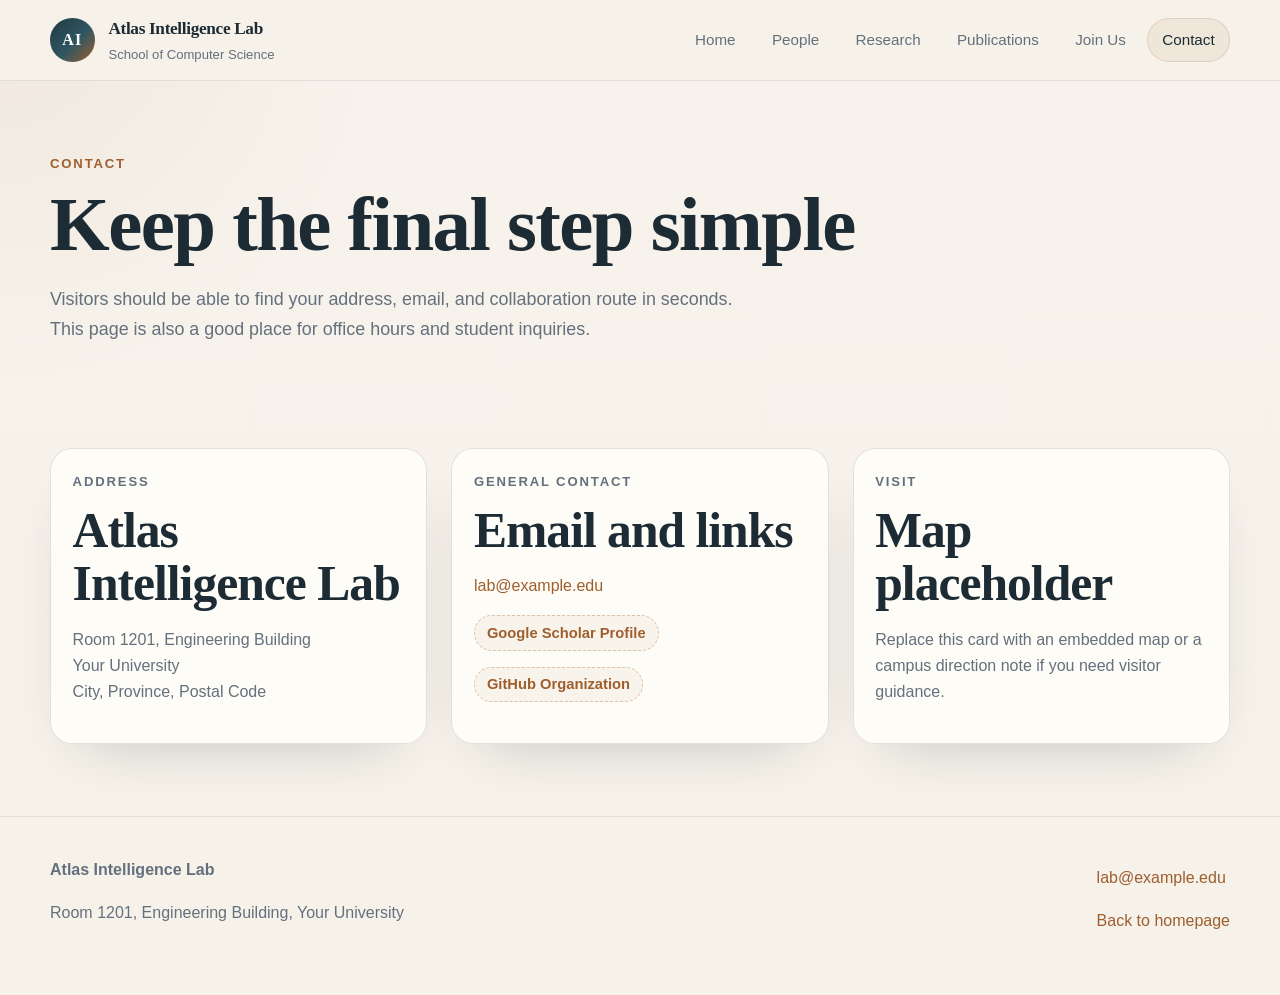
==== contact.html @ 4ef5cd8c "Add files via upload" ====
<!DOCTYPE html>
<html lang="en">
  <head>
    <meta charset="UTF-8" />
    <meta name="viewport" content="width=device-width, initial-scale=1.0" />
    <title>Contact | Atlas Intelligence Lab</title>
    <link rel="stylesheet" href="assets/styles.css" />
  </head>
  <body>
    <header class="site-header">
      <div class="container nav-shell">
        <a class="brand" href="index.html">
          <span class="brand__mark">AI</span>
          <span class="brand__text">
            <strong>Atlas Intelligence Lab</strong>
            <small>School of Computer Science</small>
          </span>
        </a>
        <nav class="site-nav" aria-label="Primary navigation">
          <a href="index.html">Home</a>
          <a href="people.html">People</a>
          <a href="research.html">Research</a>
          <a href="publications.html">Publications</a>
          <a href="join.html">Join Us</a>
          <a href="contact.html" aria-current="page">Contact</a>
        </nav>
      </div>
    </header>

    <main class="subpage-main">
      <section class="page-hero">
        <div class="container">
          <p class="eyebrow">Contact</p>
          <h1>Keep the final step simple</h1>
          <p class="page-hero__lead">
            Visitors should be able to find your address, email, and collaboration route in
            seconds. This page is also a good place for office hours and student inquiries.
          </p>
        </div>
      </section>

      <section class="section">
        <div class="container contact-grid">
          <article class="info-card">
            <p class="eyebrow">Address</p>
            <h2>Atlas Intelligence Lab</h2>
            <p>
              Room 1201, Engineering Building<br />
              Your University<br />
              City, Province, Postal Code
            </p>
          </article>

          <article class="info-card">
            <p class="eyebrow">General Contact</p>
            <h2>Email and links</h2>
            <p><a href="mailto:lab@example.edu">lab@example.edu</a></p>
            <p><span class="placeholder-link">Google Scholar Profile</span></p>
            <p><span class="placeholder-link">GitHub Organization</span></p>
          </article>

          <article class="info-card">
            <p class="eyebrow">Visit</p>
            <h2>Map placeholder</h2>
            <p>
              Replace this card with an embedded map or a campus direction note if you need
              visitor guidance.
            </p>
          </article>
        </div>
      </section>
    </main>

    <footer class="site-footer">
      <div class="container footer-grid">
        <div>
          <strong>Atlas Intelligence Lab</strong>
          <p>Room 1201, Engineering Building, Your University</p>
        </div>
        <div>
          <p><a href="mailto:lab@example.edu">lab@example.edu</a></p>
          <p><a href="index.html">Back to homepage</a></p>
        </div>
      </div>
    </footer>
  </body>
</html>
---- assets/styles.css ----
:root {
  --bg: #f6f2ea;
  --surface: #fffdf8;
  --surface-strong: #f0e9db;
  --surface-tint: #f8f4ec;
  --text: #1d2b35;
  --muted: #64707d;
  --line: rgba(45, 62, 74, 0.14);
  --accent: #9e5e2e;
  --accent-soft: #ead8c4;
  --deep: #203a43;
  --shadow: 0 24px 60px -36px rgba(22, 36, 45, 0.32);
  --radius-xl: 28px;
  --radius-lg: 22px;
  --radius-md: 16px;
  --content-width: 1180px;
}

*,
*::before,
*::after {
  box-sizing: border-box;
}

html {
  scroll-behavior: smooth;
}

body {
  margin: 0;
  background:
    radial-gradient(circle at top left, rgba(158, 94, 46, 0.08), transparent 24rem),
    linear-gradient(180deg, #f7f3ec 0%, #f6f2ea 100%);
  color: var(--text);
  font-family: "Avenir Next", "Segoe UI", sans-serif;
  line-height: 1.65;
}

img {
  max-width: 100%;
  display: block;
}

a {
  color: var(--accent);
  text-decoration: none;
}

a:hover,
a:focus {
  text-decoration: underline;
}

code {
  padding: 0.15rem 0.4rem;
  border-radius: 999px;
  background: rgba(32, 58, 67, 0.08);
  font-family: "SFMono-Regular", Consolas, monospace;
  font-size: 0.92em;
}

.container {
  width: min(calc(100% - 2rem), var(--content-width));
  margin: 0 auto;
}

.site-header {
  position: sticky;
  top: 0;
  z-index: 20;
  border-bottom: 1px solid rgba(45, 62, 74, 0.1);
  background: rgba(246, 242, 234, 0.88);
  backdrop-filter: blur(18px);
}

.nav-shell {
  display: flex;
  align-items: center;
  justify-content: space-between;
  gap: 1rem;
  min-height: 5rem;
}

.brand {
  display: inline-flex;
  align-items: center;
  gap: 0.85rem;
  color: inherit;
}

.brand:hover,
.brand:focus {
  text-decoration: none;
}

.brand__mark {
  display: inline-flex;
  align-items: center;
  justify-content: center;
  width: 2.8rem;
  height: 2.8rem;
  border-radius: 50%;
  background: linear-gradient(135deg, #203a43 0%, #2f5662 55%, #9e5e2e 100%);
  color: #fff;
  font-family: Baskerville, "Iowan Old Style", "Palatino Linotype", serif;
  font-size: 1rem;
  font-weight: 700;
  letter-spacing: 0.08em;
}

.brand__text {
  display: grid;
  gap: 0.05rem;
}

.brand__text strong,
h1,
h2,
h3 {
  font-family: Baskerville, "Iowan Old Style", "Palatino Linotype", serif;
  letter-spacing: -0.02em;
}

.brand__text strong {
  font-size: 1.08rem;
}

.brand__text small {
  color: var(--muted);
  font-size: 0.82rem;
}

.site-nav {
  display: flex;
  flex-wrap: wrap;
  justify-content: flex-end;
  gap: 0.35rem;
}

.site-nav a {
  padding: 0.55rem 0.9rem;
  border: 1px solid transparent;
  border-radius: 999px;
  color: var(--muted);
  font-size: 0.95rem;
}

.site-nav a:hover,
.site-nav a:focus,
.site-nav a[aria-current="page"] {
  border-color: rgba(158, 94, 46, 0.18);
  background: rgba(158, 94, 46, 0.08);
  color: var(--text);
  text-decoration: none;
}

.hero,
.page-hero,
.section {
  padding: 4.5rem 0;
}

.hero__grid {
  display: grid;
  grid-template-columns: minmax(0, 1.35fr) minmax(320px, 0.8fr);
  gap: 2rem;
  align-items: start;
}

.eyebrow {
  margin: 0 0 0.7rem;
  color: var(--accent);
  font-size: 0.82rem;
  font-weight: 700;
  letter-spacing: 0.14em;
  text-transform: uppercase;
}

h1 {
  margin: 0;
  font-size: clamp(2.7rem, 6vw, 5rem);
  line-height: 1.02;
}

h2 {
  margin: 0;
  font-size: clamp(2rem, 4vw, 3.1rem);
  line-height: 1.08;
}

h3 {
  margin: 0 0 0.6rem;
  font-size: 1.4rem;
  line-height: 1.15;
}

.hero__lead,
.page-hero__lead,
.two-column-copy p,
.feature-card p,
.project-card p,
.publication-item p,
.publication-row p,
.info-card p,
.person-card p,
.timeline__item p {
  color: var(--muted);
}

.hero__lead,
.page-hero__lead {
  max-width: 44rem;
  margin: 1.3rem 0 0;
  font-size: 1.12rem;
}

.hero__actions,
.cta-panel__actions {
  display: flex;
  flex-wrap: wrap;
  gap: 0.85rem;
  margin-top: 1.8rem;
}

.button {
  display: inline-flex;
  align-items: center;
  justify-content: center;
  min-height: 3rem;
  padding: 0.7rem 1.15rem;
  border-radius: 999px;
  border: 1px solid var(--line);
  font-weight: 700;
}

.button:hover,
.button:focus {
  text-decoration: none;
}

.button--primary {
  border-color: transparent;
  background: linear-gradient(135deg, #24434d 0%, #325866 60%, #9e5e2e 100%);
  color: #fff;
  box-shadow: 0 18px 40px -24px rgba(32, 58, 67, 0.7);
}

.button--ghost {
  background: rgba(255, 255, 255, 0.7);
  color: var(--text);
}

.hero__stats {
  display: grid;
  grid-template-columns: repeat(3, minmax(0, 1fr));
  gap: 0.9rem;
  margin: 2rem 0 0;
  padding: 0;
  list-style: none;
}

.hero__stats li,
.panel-card,
.feature-card,
.publication-item,
.mini-profile,
.person-card,
.project-card,
.info-card,
.publication-row,
.cta-panel {
  border: 1px solid var(--line);
  border-radius: var(--radius-lg);
  background: rgba(255, 253, 248, 0.88);
  box-shadow: var(--shadow);
}

.hero__stats li {
  padding: 1rem 1.1rem;
}

.hero__stats strong {
  display: block;
  margin-bottom: 0.2rem;
  font-size: 1.65rem;
}

.hero__stats span {
  color: var(--muted);
  font-size: 0.95rem;
}

.hero__panel {
  display: grid;
  gap: 1rem;
}

.panel-card {
  padding: 1.4rem;
}

.panel-card--photo {
  min-height: 22rem;
  background:
    linear-gradient(150deg, rgba(32, 58, 67, 0.9), rgba(50, 88, 102, 0.88)),
    linear-gradient(135deg, rgba(158, 94, 46, 0.25), transparent 55%);
  color: #f8efe4;
}

.panel-card--note {
  background: rgba(240, 233, 219, 0.72);
}

.panel-card__label {
  margin: 0 0 0.75rem;
  color: inherit;
  opacity: 0.8;
  font-size: 0.78rem;
  font-weight: 700;
  letter-spacing: 0.12em;
  text-transform: uppercase;
}

.compact-list {
  margin: 0;
  padding-left: 1.1rem;
}

.compact-list li + li {
  margin-top: 0.45rem;
}

.section--tinted {
  background: rgba(255, 255, 255, 0.3);
}

.section-heading {
  margin-bottom: 1.5rem;
}

.section-heading--split {
  display: flex;
  align-items: end;
  justify-content: space-between;
  gap: 1rem;
}

.two-column-copy,
.home-split,
.callout-grid,
.contact-grid {
  display: grid;
  gap: 1.5rem;
}

.two-column-copy {
  grid-template-columns: repeat(2, minmax(0, 1fr));
}

.card-grid {
  display: grid;
  gap: 1.2rem;
}

.card-grid--three,
.people-grid,
.mini-team-grid,
.project-grid,
.contact-grid {
  grid-template-columns: repeat(3, minmax(0, 1fr));
}

.feature-card,
.mini-profile,
.person-card,
.project-card,
.info-card,
.publication-item,
.publication-row {
  padding: 1.35rem;
}

.feature-card__tag,
.publication-item__meta,
.person-card__role,
.publication-row__year {
  display: inline-block;
  margin-bottom: 0.75rem;
  color: var(--accent);
  font-size: 0.82rem;
  font-weight: 700;
  letter-spacing: 0.08em;
  text-transform: uppercase;
}

.home-split {
  grid-template-columns: 1.05fr 0.95fr;
}

.timeline {
  display: grid;
  gap: 1rem;
}

.timeline__item {
  position: relative;
  padding-left: 1.2rem;
}

.timeline__item::before {
  content: "";
  position: absolute;
  left: 0;
  top: 0.55rem;
  width: 0.5rem;
  height: 0.5rem;
  border-radius: 50%;
  background: var(--accent);
}

.timeline__date {
  display: block;
  margin-bottom: 0.3rem;
  color: var(--text);
  font-weight: 700;
}

.mini-team-grid {
  display: grid;
  gap: 1rem;
}

.avatar-circle {
  display: inline-flex;
  align-items: center;
  justify-content: center;
  width: 3.6rem;
  height: 3.6rem;
  border-radius: 50%;
  background: linear-gradient(135deg, #24434d 0%, #426f7a 55%, #9e5e2e 100%);
  color: #fff;
  font-weight: 700;
  letter-spacing: 0.06em;
}

.avatar-circle--large {
  width: 5rem;
  height: 5rem;
  font-size: 1.1rem;
}

.mini-profile h3,
.person-card h3,
.publication-item h3,
.project-card h3 {
  margin-top: 0.9rem;
}

.text-link {
  display: inline-block;
  margin-top: 1rem;
  font-weight: 700;
}

.publication-list,
.simple-list {
  display: grid;
  gap: 1rem;
}

.publication-item__links,
.person-card__links {
  display: flex;
  flex-wrap: wrap;
  gap: 0.75rem;
  margin-top: 0.9rem;
}

.placeholder-link {
  display: inline-flex;
  align-items: center;
  min-height: 2rem;
  padding: 0.28rem 0.75rem;
  border: 1px dashed rgba(158, 94, 46, 0.34);
  border-radius: 999px;
  color: var(--accent);
  font-size: 0.92rem;
  font-weight: 700;
  background: rgba(158, 94, 46, 0.05);
}

.cta-panel {
  display: flex;
  align-items: center;
  justify-content: space-between;
  gap: 1.5rem;
  padding: 1.6rem;
}

.site-footer {
  padding: 2rem 0 2.8rem;
  border-top: 1px solid rgba(45, 62, 74, 0.1);
}

.footer-grid {
  display: flex;
  align-items: center;
  justify-content: space-between;
  gap: 1rem;
  color: var(--muted);
}

.subpage-main {
  min-height: calc(100vh - 12rem);
}

.page-hero {
  padding-bottom: 2rem;
}

.people-grid {
  display: grid;
  gap: 1rem;
}

.people-grid--lead {
  grid-template-columns: 1fr;
}

.person-card--lead {
  display: grid;
  grid-template-columns: auto 1fr;
  gap: 1.2rem;
  align-items: start;
}

.research-block + .research-block,
.year-block + .year-block {
  margin-top: 2rem;
}

.research-block__intro {
  max-width: 48rem;
  margin-bottom: 1.2rem;
}

.project-grid {
  display: grid;
  gap: 1rem;
  grid-template-columns: repeat(2, minmax(0, 1fr));
}

.project-card__visual {
  height: 10rem;
  margin-bottom: 1rem;
  border-radius: var(--radius-md);
  background:
    linear-gradient(135deg, rgba(158, 94, 46, 0.18), transparent),
    linear-gradient(135deg, #203a43 0%, #3f6975 100%);
}

.year-block h2 {
  margin-bottom: 1rem;
}

.publication-row {
  display: grid;
  grid-template-columns: 10rem 1fr;
  gap: 1rem;
}

.callout-grid {
  grid-template-columns: repeat(2, minmax(0, 1fr));
}

@media (max-width: 980px) {
  .hero__grid,
  .two-column-copy,
  .home-split,
  .callout-grid,
  .contact-grid,
  .card-grid--three,
  .people-grid,
  .mini-team-grid,
  .hero__stats {
    grid-template-columns: 1fr;
  }

  .project-grid {
    grid-template-columns: 1fr;
  }

  .cta-panel,
  .footer-grid,
  .section-heading--split,
  .nav-shell,
  .person-card--lead,
  .publication-row {
    display: block;
  }

  .site-nav {
    margin-top: 0.7rem;
    justify-content: flex-start;
  }

  .hero,
  .page-hero,
  .section {
    padding: 3.2rem 0;
  }

  .publication-row__year {
    margin-bottom: 0.7rem;
  }
}

@media (max-width: 640px) {
  .container {
    width: min(calc(100% - 1.2rem), var(--content-width));
  }

  h1 {
    font-size: 2.5rem;
  }

  h2 {
    font-size: 1.9rem;
  }

  .brand__text small {
    display: none;
  }

  .panel-card--photo {
    min-height: 16rem;
  }
}
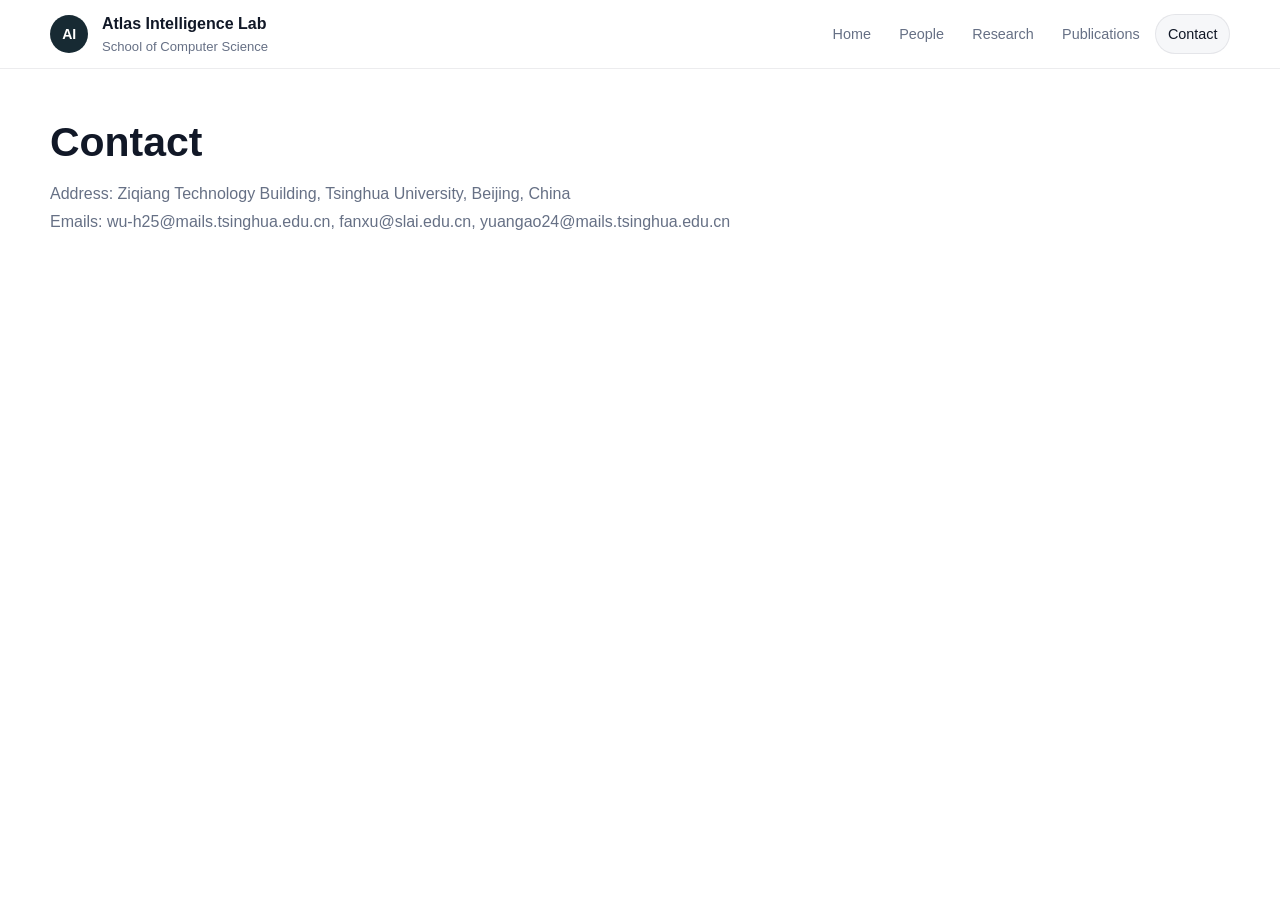
==== commit 958f6437: "Add files via upload" ====
--- a/contact.html
+++ b/contact.html
@@ -21,7 +21,6 @@
           <a href="people.html">People</a>
           <a href="research.html">Research</a>
           <a href="publications.html">Publications</a>
-          <a href="join.html">Join Us</a>
           <a href="contact.html" aria-current="page">Contact</a>
         </nav>
       </div>
@@ -30,58 +29,14 @@
     <main class="subpage-main">
       <section class="page-hero">
         <div class="container">
-          <p class="eyebrow">Contact</p>
-          <h1>Keep the final step simple</h1>
+          <h1>Contact</h1>
           <p class="page-hero__lead">
-            Visitors should be able to find your address, email, and collaboration route in
-            seconds. This page is also a good place for office hours and student inquiries.
+            Address: Ziqiang Technology Building, Tsinghua University, Beijing, China<br />
+            Emails: wu-h25@mails.tsinghua.edu.cn, fanxu@slai.edu.cn,
+            yuangao24@mails.tsinghua.edu.cn
           </p>
         </div>
       </section>
-
-      <section class="section">
-        <div class="container contact-grid">
-          <article class="info-card">
-            <p class="eyebrow">Address</p>
-            <h2>Atlas Intelligence Lab</h2>
-            <p>
-              Room 1201, Engineering Building<br />
-              Your University<br />
-              City, Province, Postal Code
-            </p>
-          </article>
-
-          <article class="info-card">
-            <p class="eyebrow">General Contact</p>
-            <h2>Email and links</h2>
-            <p><a href="mailto:lab@example.edu">lab@example.edu</a></p>
-            <p><span class="placeholder-link">Google Scholar Profile</span></p>
-            <p><span class="placeholder-link">GitHub Organization</span></p>
-          </article>
-
-          <article class="info-card">
-            <p class="eyebrow">Visit</p>
-            <h2>Map placeholder</h2>
-            <p>
-              Replace this card with an embedded map or a campus direction note if you need
-              visitor guidance.
-            </p>
-          </article>
-        </div>
-      </section>
     </main>
-
-    <footer class="site-footer">
-      <div class="container footer-grid">
-        <div>
-          <strong>Atlas Intelligence Lab</strong>
-          <p>Room 1201, Engineering Building, Your University</p>
-        </div>
-        <div>
-          <p><a href="mailto:lab@example.edu">lab@example.edu</a></p>
-          <p><a href="index.html">Back to homepage</a></p>
-        </div>
-      </div>
-    </footer>
   </body>
 </html>
--- a/assets/styles.css
+++ b/assets/styles.css
@@ -1,18 +1,18 @@
 :root {
-  --bg: #f6f2ea;
-  --surface: #fffdf8;
-  --surface-strong: #f0e9db;
-  --surface-tint: #f8f4ec;
-  --text: #1d2b35;
-  --muted: #64707d;
-  --line: rgba(45, 62, 74, 0.14);
-  --accent: #9e5e2e;
-  --accent-soft: #ead8c4;
-  --deep: #203a43;
-  --shadow: 0 24px 60px -36px rgba(22, 36, 45, 0.32);
-  --radius-xl: 28px;
-  --radius-lg: 22px;
-  --radius-md: 16px;
+  --bg: #ffffff;
+  --surface: #ffffff;
+  --surface-strong: #f6f7f9;
+  --surface-tint: #fafafa;
+  --text: #111827;
+  --muted: #667085;
+  --line: rgba(17, 24, 39, 0.08);
+  --accent: #8a5a2b;
+  --accent-soft: #f0e8df;
+  --deep: #172a33;
+  --shadow: 0 14px 36px -34px rgba(17, 24, 39, 0.28);
+  --radius-xl: 12px;
+  --radius-lg: 8px;
+  --radius-md: 6px;
   --content-width: 1180px;
 }
 
@@ -28,12 +28,11 @@
 
 body {
   margin: 0;
-  background:
-    radial-gradient(circle at top left, rgba(158, 94, 46, 0.08), transparent 24rem),
-    linear-gradient(180deg, #f7f3ec 0%, #f6f2ea 100%);
+  background: var(--bg);
   color: var(--text);
-  font-family: "Avenir Next", "Segoe UI", sans-serif;
-  line-height: 1.65;
+  font-family: -apple-system, BlinkMacSystemFont, "Inter", "Segoe UI", sans-serif;
+  font-size: 16px;
+  line-height: 1.58;
 }
 
 img {
@@ -68,8 +67,8 @@
   position: sticky;
   top: 0;
   z-index: 20;
-  border-bottom: 1px solid rgba(45, 62, 74, 0.1);
-  background: rgba(246, 242, 234, 0.88);
+  border-bottom: 1px solid var(--line);
+  background: rgba(255, 255, 255, 0.92);
   backdrop-filter: blur(18px);
 }
 
@@ -78,7 +77,7 @@
   align-items: center;
   justify-content: space-between;
   gap: 1rem;
-  min-height: 5rem;
+  min-height: 4.25rem;
 }
 
 .brand {
@@ -97,15 +96,14 @@
   display: inline-flex;
   align-items: center;
   justify-content: center;
-  width: 2.8rem;
-  height: 2.8rem;
+  width: 2.4rem;
+  height: 2.4rem;
   border-radius: 50%;
-  background: linear-gradient(135deg, #203a43 0%, #2f5662 55%, #9e5e2e 100%);
+  background: var(--deep);
   color: #fff;
-  font-family: Baskerville, "Iowan Old Style", "Palatino Linotype", serif;
-  font-size: 1rem;
-  font-weight: 700;
-  letter-spacing: 0.08em;
+  font-size: 0.88rem;
+  font-weight: 700;
+  letter-spacing: 0;
 }
 
 .brand__text {
@@ -117,12 +115,12 @@
 h1,
 h2,
 h3 {
-  font-family: Baskerville, "Iowan Old Style", "Palatino Linotype", serif;
-  letter-spacing: -0.02em;
+  font-family: -apple-system, BlinkMacSystemFont, "Inter", "Segoe UI", sans-serif;
+  letter-spacing: 0;
 }
 
 .brand__text strong {
-  font-size: 1.08rem;
+  font-size: 1rem;
 }
 
 .brand__text small {
@@ -134,22 +132,23 @@
   display: flex;
   flex-wrap: wrap;
   justify-content: flex-end;
-  gap: 0.35rem;
+  gap: 0.2rem;
 }
 
 .site-nav a {
-  padding: 0.55rem 0.9rem;
+  padding: 0.45rem 0.72rem;
   border: 1px solid transparent;
   border-radius: 999px;
   color: var(--muted);
-  font-size: 0.95rem;
+  font-size: 0.9rem;
+  font-weight: 500;
 }
 
 .site-nav a:hover,
 .site-nav a:focus,
 .site-nav a[aria-current="page"] {
-  border-color: rgba(158, 94, 46, 0.18);
-  background: rgba(158, 94, 46, 0.08);
+  border-color: var(--line);
+  background: var(--surface-strong);
   color: var(--text);
   text-decoration: none;
 }
@@ -157,7 +156,7 @@
 .hero,
 .page-hero,
 .section {
-  padding: 4.5rem 0;
+  padding: 3.2rem 0;
 }
 
 .hero__grid {
@@ -170,28 +169,32 @@
 .eyebrow {
   margin: 0 0 0.7rem;
   color: var(--accent);
-  font-size: 0.82rem;
-  font-weight: 700;
-  letter-spacing: 0.14em;
+  font-size: 0.76rem;
+  font-weight: 700;
+  letter-spacing: 0;
   text-transform: uppercase;
 }
 
 h1 {
   margin: 0;
-  font-size: clamp(2.7rem, 6vw, 5rem);
-  line-height: 1.02;
+  max-width: 56rem;
+  font-size: clamp(2rem, 3.2vw, 3rem);
+  font-weight: 700;
+  line-height: 1.08;
 }
 
 h2 {
   margin: 0;
-  font-size: clamp(2rem, 4vw, 3.1rem);
-  line-height: 1.08;
+  font-size: clamp(1.35rem, 1.8vw, 1.75rem);
+  font-weight: 650;
+  line-height: 1.18;
 }
 
 h3 {
   margin: 0 0 0.6rem;
-  font-size: 1.4rem;
-  line-height: 1.15;
+  font-size: 1.08rem;
+  font-weight: 650;
+  line-height: 1.3;
 }
 
 .hero__lead,
@@ -209,9 +212,10 @@
 
 .hero__lead,
 .page-hero__lead {
-  max-width: 44rem;
-  margin: 1.3rem 0 0;
-  font-size: 1.12rem;
+  max-width: 50rem;
+  margin: 1rem 0 0;
+  font-size: 1rem;
+  line-height: 1.7;
 }
 
 .hero__actions,
@@ -226,8 +230,8 @@
   display: inline-flex;
   align-items: center;
   justify-content: center;
-  min-height: 3rem;
-  padding: 0.7rem 1.15rem;
+  min-height: 2.6rem;
+  padding: 0.6rem 1rem;
   border-radius: 999px;
   border: 1px solid var(--line);
   font-weight: 700;
@@ -240,13 +244,13 @@
 
 .button--primary {
   border-color: transparent;
-  background: linear-gradient(135deg, #24434d 0%, #325866 60%, #9e5e2e 100%);
+  background: var(--deep);
   color: #fff;
-  box-shadow: 0 18px 40px -24px rgba(32, 58, 67, 0.7);
+  box-shadow: 0 16px 36px -28px rgba(17, 24, 39, 0.55);
 }
 
 .button--ghost {
-  background: rgba(255, 255, 255, 0.7);
+  background: var(--surface);
   color: var(--text);
 }
 
@@ -254,7 +258,7 @@
   display: grid;
   grid-template-columns: repeat(3, minmax(0, 1fr));
   gap: 0.9rem;
-  margin: 2rem 0 0;
+  margin: 1.5rem 0 0;
   padding: 0;
   list-style: none;
 }
@@ -271,18 +275,18 @@
 .cta-panel {
   border: 1px solid var(--line);
   border-radius: var(--radius-lg);
-  background: rgba(255, 253, 248, 0.88);
+  background: var(--surface);
   box-shadow: var(--shadow);
 }
 
 .hero__stats li {
-  padding: 1rem 1.1rem;
+  padding: 0.9rem 1rem;
 }
 
 .hero__stats strong {
   display: block;
   margin-bottom: 0.2rem;
-  font-size: 1.65rem;
+  font-size: 1.35rem;
 }
 
 .hero__stats span {
@@ -301,14 +305,12 @@
 
 .panel-card--photo {
   min-height: 22rem;
-  background:
-    linear-gradient(150deg, rgba(32, 58, 67, 0.9), rgba(50, 88, 102, 0.88)),
-    linear-gradient(135deg, rgba(158, 94, 46, 0.25), transparent 55%);
-  color: #f8efe4;
+  background: var(--deep);
+  color: #f7fafc;
 }
 
 .panel-card--note {
-  background: rgba(240, 233, 219, 0.72);
+  background: var(--surface-strong);
 }
 
 .panel-card__label {
@@ -317,7 +319,7 @@
   opacity: 0.8;
   font-size: 0.78rem;
   font-weight: 700;
-  letter-spacing: 0.12em;
+  letter-spacing: 0;
   text-transform: uppercase;
 }
 
@@ -331,7 +333,7 @@
 }
 
 .section--tinted {
-  background: rgba(255, 255, 255, 0.3);
+  background: var(--surface-tint);
 }
 
 .section-heading {
@@ -377,7 +379,7 @@
 .info-card,
 .publication-item,
 .publication-row {
-  padding: 1.35rem;
+  padding: 1.05rem;
 }
 
 .feature-card__tag,
@@ -387,9 +389,9 @@
   display: inline-block;
   margin-bottom: 0.75rem;
   color: var(--accent);
-  font-size: 0.82rem;
-  font-weight: 700;
-  letter-spacing: 0.08em;
+  font-size: 0.76rem;
+  font-weight: 700;
+  letter-spacing: 0;
   text-transform: uppercase;
 }
 
@@ -437,10 +439,10 @@
   width: 3.6rem;
   height: 3.6rem;
   border-radius: 50%;
-  background: linear-gradient(135deg, #24434d 0%, #426f7a 55%, #9e5e2e 100%);
+  background: var(--deep);
   color: #fff;
   font-weight: 700;
-  letter-spacing: 0.06em;
+  letter-spacing: 0;
 }
 
 .avatar-circle--large {
@@ -453,7 +455,7 @@
 .person-card h3,
 .publication-item h3,
 .project-card h3 {
-  margin-top: 0.9rem;
+  margin-top: 0.7rem;
 }
 
 .text-link {
@@ -479,14 +481,21 @@
 .placeholder-link {
   display: inline-flex;
   align-items: center;
-  min-height: 2rem;
-  padding: 0.28rem 0.75rem;
-  border: 1px dashed rgba(158, 94, 46, 0.34);
+  min-height: 1.85rem;
+  padding: 0.22rem 0.65rem;
+  border: 1px solid rgba(138, 90, 43, 0.28);
   border-radius: 999px;
   color: var(--accent);
-  font-size: 0.92rem;
-  font-weight: 700;
-  background: rgba(158, 94, 46, 0.05);
+  font-size: 0.85rem;
+  font-weight: 700;
+  background: #fff;
+}
+
+.placeholder-link--disabled {
+  color: var(--muted);
+  border-color: rgba(100, 112, 125, 0.24);
+  background: rgba(100, 112, 125, 0.06);
+  cursor: default;
 }
 
 .cta-panel {
@@ -499,7 +508,7 @@
 
 .site-footer {
   padding: 2rem 0 2.8rem;
-  border-top: 1px solid rgba(45, 62, 74, 0.1);
+  border-top: 1px solid var(--line);
 }
 
 .footer-grid {
@@ -515,7 +524,7 @@
 }
 
 .page-hero {
-  padding-bottom: 2rem;
+  padding-bottom: 1.4rem;
 }
 
 .people-grid {
@@ -554,18 +563,16 @@
   height: 10rem;
   margin-bottom: 1rem;
   border-radius: var(--radius-md);
-  background:
-    linear-gradient(135deg, rgba(158, 94, 46, 0.18), transparent),
-    linear-gradient(135deg, #203a43 0%, #3f6975 100%);
+  background: var(--surface-strong);
 }
 
 .year-block h2 {
-  margin-bottom: 1rem;
+  margin-bottom: 0.85rem;
 }
 
 .publication-row {
   display: grid;
-  grid-template-columns: 10rem 1fr;
+  grid-template-columns: 7rem 1fr;
   gap: 1rem;
 }
 
@@ -607,7 +614,7 @@
   .hero,
   .page-hero,
   .section {
-    padding: 3.2rem 0;
+    padding: 2.6rem 0;
   }
 
   .publication-row__year {
@@ -621,11 +628,15 @@
   }
 
   h1 {
-    font-size: 2.5rem;
+    font-size: 2rem;
   }
 
   h2 {
-    font-size: 1.9rem;
+    font-size: 1.42rem;
+  }
+
+  h3 {
+    font-size: 1.02rem;
   }
 
   .brand__text small {
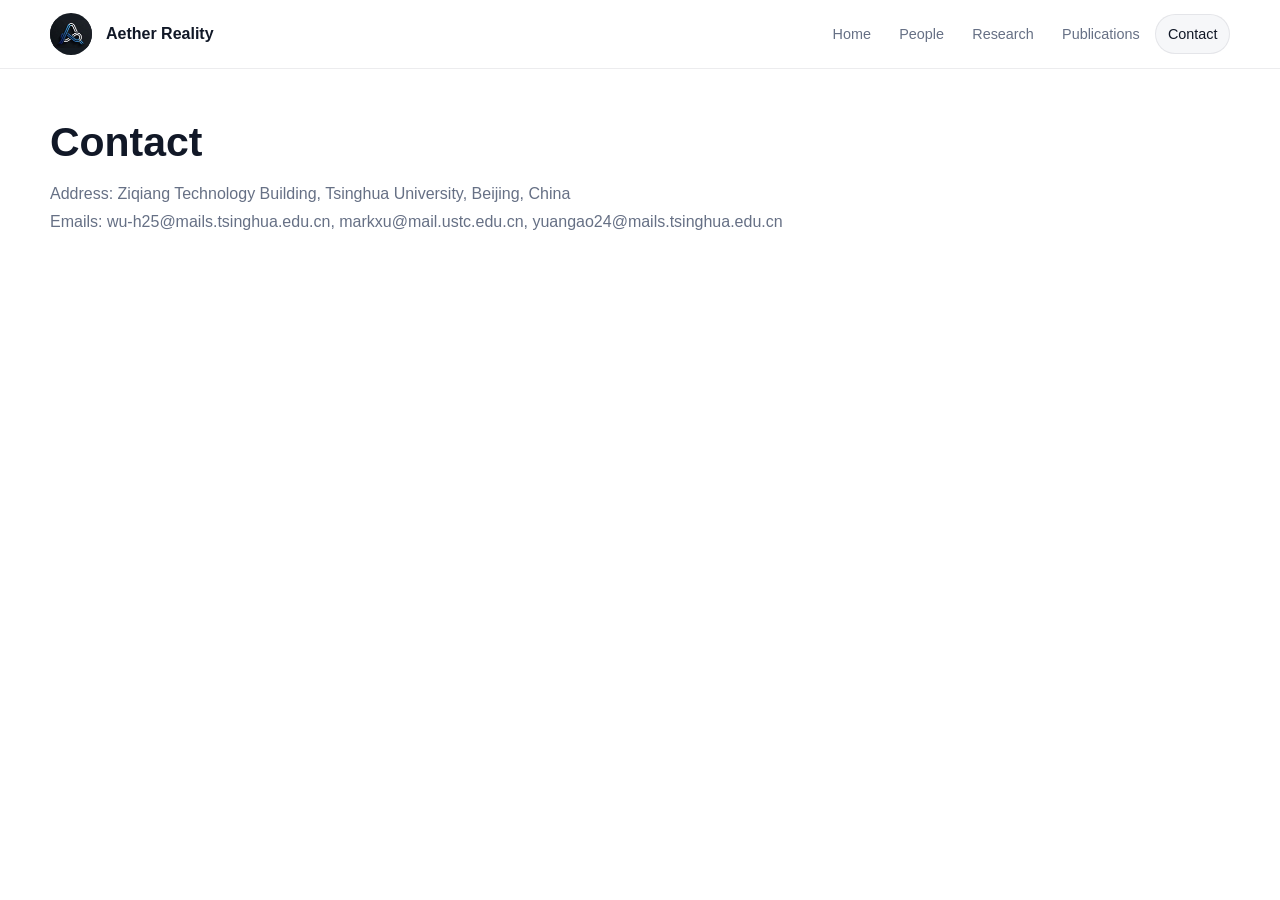
==== commit d63039a0: "Add files via upload" ====
--- a/contact.html
+++ b/contact.html
@@ -10,10 +10,9 @@
     <header class="site-header">
       <div class="container nav-shell">
         <a class="brand" href="index.html">
-          <span class="brand__mark">AI</span>
+          <img class="brand__logo" src="assets/aether-reality-logo.png" alt="Aether Reality logo" />
           <span class="brand__text">
-            <strong>Atlas Intelligence Lab</strong>
-            <small>School of Computer Science</small>
+            <strong>Aether Reality</strong>
           </span>
         </a>
         <nav class="site-nav" aria-label="Primary navigation">
@@ -32,7 +31,7 @@
           <h1>Contact</h1>
           <p class="page-hero__lead">
             Address: Ziqiang Technology Building, Tsinghua University, Beijing, China<br />
-            Emails: wu-h25@mails.tsinghua.edu.cn, fanxu@slai.edu.cn,
+            Emails: wu-h25@mails.tsinghua.edu.cn, markxu@mail.ustc.edu.cn,
             yuangao24@mails.tsinghua.edu.cn
           </p>
         </div>
--- a/assets/styles.css
+++ b/assets/styles.css
@@ -92,18 +92,13 @@
   text-decoration: none;
 }
 
-.brand__mark {
-  display: inline-flex;
-  align-items: center;
-  justify-content: center;
-  width: 2.4rem;
-  height: 2.4rem;
+.brand__logo {
+  display: block;
+  width: 2.65rem;
+  height: 2.65rem;
   border-radius: 50%;
-  background: var(--deep);
-  color: #fff;
-  font-size: 0.88rem;
-  font-weight: 700;
-  letter-spacing: 0;
+  background: #151b22;
+  object-fit: contain;
 }
 
 .brand__text {
@@ -181,6 +176,19 @@
   font-size: clamp(2rem, 3.2vw, 3rem);
   font-weight: 700;
   line-height: 1.08;
+}
+
+.research-page .page-hero h1 {
+  max-width: none;
+}
+
+.research-page .page-hero__lead {
+  max-width: none;
+  white-space: nowrap;
+}
+
+.publications-page .page-hero__lead {
+  max-width: none;
 }
 
 h2 {
@@ -451,6 +459,21 @@
   font-size: 1.1rem;
 }
 
+.avatar-photo {
+  display: block;
+  width: 3.6rem;
+  height: 3.6rem;
+  border: 1px solid var(--line);
+  border-radius: 50%;
+  background: var(--surface-strong);
+  object-fit: cover;
+}
+
+.avatar-photo--large {
+  width: 5rem;
+  height: 5rem;
+}
+
 .mini-profile h3,
 .person-card h3,
 .publication-item h3,
@@ -549,7 +572,7 @@
 }
 
 .research-block__intro {
-  max-width: 48rem;
+  max-width: 100%;
   margin-bottom: 1.2rem;
 }
 
@@ -560,10 +583,19 @@
 }
 
 .project-card__visual {
-  height: 10rem;
+  aspect-ratio: 16 / 9;
+  height: auto;
   margin-bottom: 1rem;
+  overflow: hidden;
   border-radius: var(--radius-md);
-  background: var(--surface-strong);
+  background: #fff;
+}
+
+.project-card__visual img {
+  width: 100%;
+  height: 100%;
+  object-fit: contain;
+  object-position: center;
 }
 
 .year-block h2 {
@@ -572,8 +604,39 @@
 
 .publication-row {
   display: grid;
-  grid-template-columns: 7rem 1fr;
-  gap: 1rem;
+  grid-template-columns: minmax(12rem, 15rem) minmax(0, 1fr);
+  gap: 1.65rem;
+  align-items: start;
+}
+
+.publication-row__year {
+  display: block;
+  width: 100%;
+  margin-bottom: 0;
+}
+
+.publication-row__media {
+  display: grid;
+  gap: 0.55rem;
+  align-content: start;
+}
+
+.publication-thumb {
+  display: flex;
+  align-items: center;
+  justify-content: center;
+  width: 100%;
+  aspect-ratio: 16 / 9;
+  overflow: hidden;
+  border-radius: var(--radius-md);
+  background: #fff;
+}
+
+.publication-thumb img {
+  width: 100%;
+  height: 100%;
+  object-fit: contain;
+  object-position: center;
 }
 
 .callout-grid {
@@ -617,8 +680,13 @@
     padding: 2.6rem 0;
   }
 
-  .publication-row__year {
-    margin-bottom: 0.7rem;
+  .publication-row__media {
+    max-width: 15rem;
+    margin-bottom: 0.9rem;
+  }
+
+  .research-page .page-hero__lead {
+    white-space: normal;
   }
 }
 
